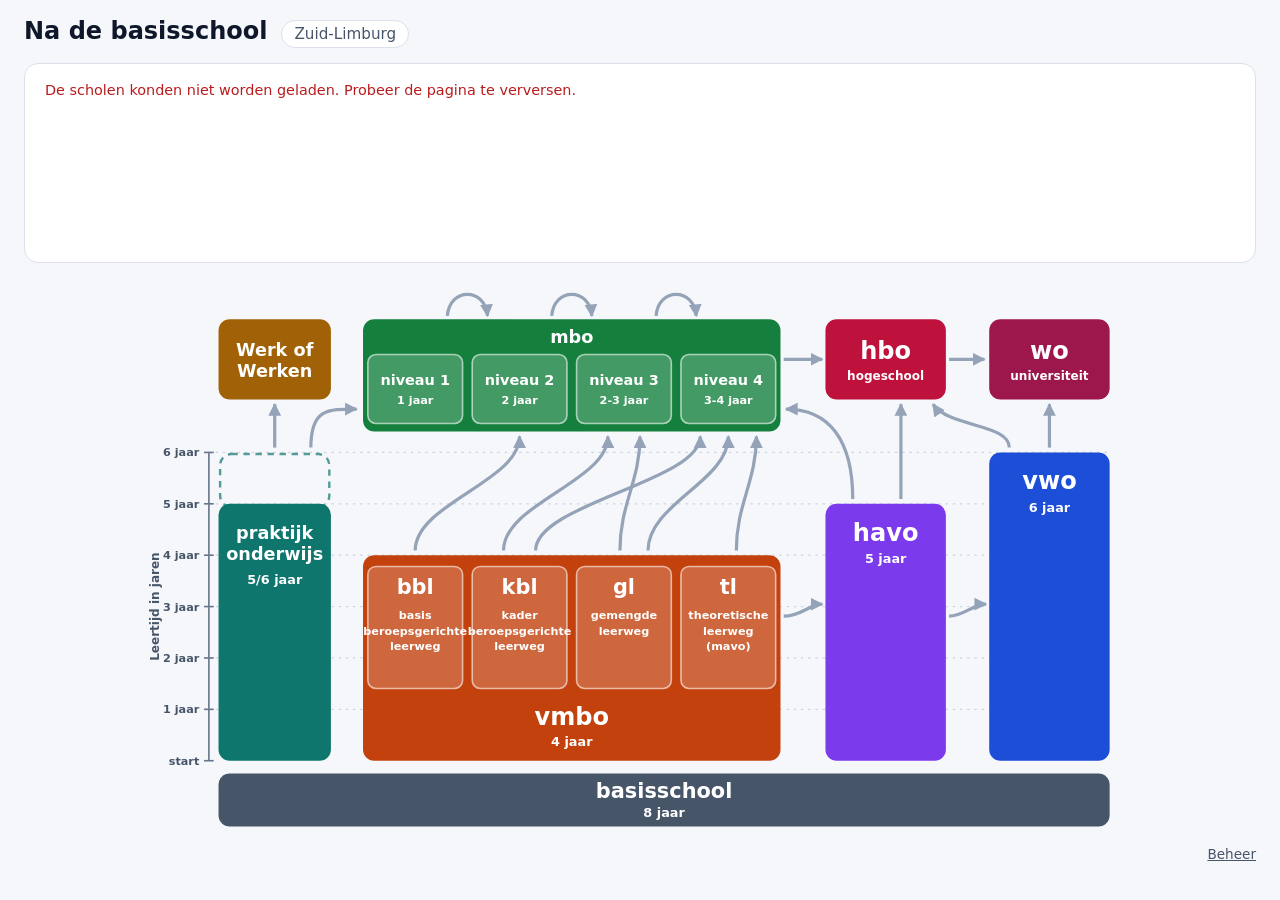
==== index.html @ cff12c31 "Doorstroomschema voor de klas met Supabase-beheer Interactief schema met de wegen na de basisschool " ====
<!doctype html>
<html lang="nl">
<head>
  <meta charset="utf-8">
  <meta name="viewport" content="width=device-width, initial-scale=1">
  <title>Na de basisschool</title>
  <meta name="description" content="Een interactief schema over de wegen na de basisschool en de scholen in de regio.">
  <link rel="stylesheet" href="css/style.css">
</head>
<body>
  <header class="topbalk">
    <h1>Na de basisschool</h1>
    <span class="regio" id="regio"></span>
  </header>

  <nav id="beroepen" class="beroepen" aria-label="Beroepen" hidden></nav>

  <section id="paneel" class="paneel" aria-live="polite"></section>

  <main class="schema-wrap">
    <svg id="schema" viewBox="0 90 1230 710" role="group" aria-label="Schema met de wegen na de basisschool"></svg>
  </main>

  <footer class="voet">
    <a href="beheer.html">Beheer</a>
  </footer>

  <script type="module" src="js/app.js"></script>
</body>
</html>
---- css/style.css ----
:root {
  --achtergrond: #f6f7fb;
  --kaart: #ffffff;
  --tekst: #0f172a;
  --tekst-zacht: #475569;
  --lijn: #dbe0ea;
  --accent: #0f172a;
  --straal: 14px;
  color-scheme: light;
}

* { box-sizing: border-box; }

body {
  margin: 0;
  background: var(--achtergrond);
  color: var(--tekst);
  font-family: ui-rounded, "Segoe UI", system-ui, -apple-system, sans-serif;
  line-height: 1.45;
}

a { color: inherit; }

/* ---------- Pagina ---------- */

.topbalk {
  display: flex;
  align-items: baseline;
  gap: 14px;
  padding: 14px 24px 6px;
}
.topbalk h1 { margin: 0; font-size: 1.5rem; }
.regio {
  font-size: .95rem;
  color: var(--tekst-zacht);
  background: var(--kaart);
  border: 1px solid var(--lijn);
  border-radius: 999px;
  padding: 2px 12px;
}

.voet { padding: 4px 24px 18px; font-size: .85rem; color: var(--tekst-zacht); text-align: right; }

/* ---------- Paneel bovenin ---------- */

.paneel {
  margin: 8px 24px 4px;
  padding: 16px 20px;
  background: var(--kaart);
  border: 1px solid var(--lijn);
  border-radius: var(--straal);
  min-height: 200px;
  display: grid;
  grid-template-columns: minmax(260px, 1fr);
  gap: 8px 28px;
  align-content: start;
}
.paneel.met-scholen { grid-template-columns: minmax(260px, 2fr) minmax(0, 3fr); }
.paneel h2 { margin: 0 0 6px; font-size: 1.35rem; }
.paneel p { margin: 0 0 8px; }

.info { border-left: 8px solid var(--kleur, var(--lijn)); padding-left: 14px; }
.info .duur {
  margin-left: 10px;
  font-size: .85rem;
  font-weight: 600;
  color: var(--tekst-zacht);
  vertical-align: middle;
}

.intro .noot { color: var(--tekst-zacht); max-width: 70ch; }

.hierna { display: flex; flex-wrap: wrap; gap: 8px; align-items: center; margin-top: 10px; }
.hierna-label { font-size: .9rem; color: var(--tekst-zacht); }

.chip {
  font: inherit;
  font-size: .9rem;
  font-weight: 600;
  color: #fff;
  background: var(--kleur);
  border: 0;
  border-radius: 999px;
  padding: 4px 14px;
  cursor: pointer;
}
.chip:hover { filter: brightness(1.12); }

.scholen-kop { display: flex; flex-wrap: wrap; align-items: center; gap: 8px 14px; margin-bottom: 8px; }
.scholen h3 { margin: 0; font-size: 1.05rem; }
.aantal {
  margin-left: 8px;
  font-size: .85rem;
  background: var(--achtergrond);
  border: 1px solid var(--lijn);
  border-radius: 999px;
  padding: 0 9px;
}
.plaatsen { display: flex; flex-wrap: wrap; gap: 6px; }
.filter {
  font: inherit;
  font-size: .85rem;
  background: var(--kaart);
  color: var(--tekst);
  border: 1px solid var(--lijn);
  border-radius: 999px;
  padding: 2px 12px;
  cursor: pointer;
}
.filter[aria-pressed="true"] { background: var(--tekst); color: #fff; border-color: var(--tekst); }

.school-lijst {
  list-style: none;
  margin: 0;
  padding: 0;
  max-height: 150px;
  overflow-y: auto;
  display: grid;
  grid-template-columns: repeat(auto-fill, minmax(210px, 1fr));
  gap: 8px;
}
.school {
  display: flex;
  flex-direction: column;
  gap: 1px;
  padding: 8px 12px;
  border: 1px solid var(--lijn);
  border-radius: 10px;
  background: var(--achtergrond);
}
.school .plaats { color: var(--tekst-zacht); font-size: .9rem; }
.school .adres, .school .leerwegen { color: var(--tekst-zacht); font-size: .8rem; }
.school .leerwegen { font-weight: 700; }
.school a { font-size: .85rem; margin-top: 2px; }

.leeg, .demo, .fout { color: var(--tekst-zacht); font-size: .9rem; }
.demo {
  grid-column: 1 / -1;
  margin: 0;
  padding: 4px 10px;
  background: #fef3c7;
  color: #78350f;
  border-radius: 8px;
}
.fout { color: #b91c1c; }


/* ---------- Beroepen ---------- */

.beroepen {
  display: flex;
  flex-wrap: wrap;
  align-items: center;
  gap: 8px;
  margin: 4px 24px 0;
}
.beroepen[hidden] { display: none; }
.beroepen-label { font-size: .95rem; color: var(--tekst-zacht); margin-right: 4px; }
.beroep-chip {
  font: inherit;
  font-weight: 700;
  padding: 5px 16px;
  border-radius: 999px;
  border: 2px solid #b45309;
  background: var(--kaart);
  color: #92400e;
  cursor: pointer;
}
.beroep-chip:hover { background: #fffbeb; }
.beroep-chip[aria-pressed="true"] { background: #b45309; color: #fff; }

.beroep h2 { color: #92400e; }
.routes { list-style: none; margin: 6px 0 0; padding: 0; display: flex; flex-direction: column; gap: 4px; }
.route {
  display: flex;
  flex-wrap: wrap;
  align-items: center;
  gap: 4px 6px;
  padding: 3px 8px;
  border: 2px solid transparent;
  border-radius: 12px;
}
.route[data-gekozen="true"] { border-color: #f59e0b; background: #fffbeb; }
.route-knop {
  font: inherit;
  font-size: .8rem;
  font-weight: 700;
  padding: 2px 10px;
  border-radius: 999px;
  border: 1px solid #94a3b8;
  background: var(--kaart);
  cursor: pointer;
}
.route-knop[aria-pressed="true"] { background: #b45309; border-color: #b45309; color: #fff; }
.pijltje { color: var(--tekst-zacht); font-weight: 700; }
.stap {
  font: inherit;
  font-size: .85rem;
  font-weight: 600;
  display: inline-flex;
  align-items: center;
  gap: 5px;
  padding: 3px 11px 3px 4px;
  border: 0;
  border-radius: 999px;
  background: var(--kleur, #475569);
  color: #fff;
  cursor: pointer;
}
.stap b {
  display: inline-grid;
  place-items: center;
  width: 20px;
  height: 20px;
  border-radius: 50%;
  background: #b45309;
  border: 2px solid #fff;
  font-size: .72rem;
}
.stap:hover { filter: brightness(1.12); }
.stap.eind { background: #fff; color: #92400e; border: 2px solid #b45309; padding: 1px 12px; cursor: default; font-weight: 800; }
.zij { display: flex; flex-direction: column; gap: 10px; min-width: 0; }

/* ---------- Schema ---------- */

.schema-wrap { padding: 4px 24px 0; overflow-x: auto; }
#schema {
  display: block;
  width: 100%;
  min-width: 860px;
  max-width: 1400px;
  margin: 0 auto;
  height: auto;
  max-height: max(480px, calc(100vh - 330px));
  font-family: inherit;
  user-select: none;
}

#schema text { fill: #fff; pointer-events: none; }

/* tijdlijn */
#schema .as, #schema .streep { stroke: #64748b; stroke-width: 2; }
#schema .hulplijn { stroke: #cbd5e1; stroke-width: 1.5; stroke-dasharray: 2 7; stroke-linecap: round; }
#schema .tijdlijn text { fill: #475569; font-size: 14px; font-weight: 600; }
#schema .tijdlijn .titel { font-size: 15px; font-weight: 700; }

/* pijlen */
#schema .pijl {
  fill: none;
  stroke: #94a3b8;
  stroke-width: 4;
  stroke-linecap: butt;
  marker-end: url(#kop-grijs);
  transition: opacity .2s;
}
#schema.heeft-keuze .pijl { opacity: .3; }
#schema .pijl.actief {
  opacity: 1;
  stroke: #0f172a;
  stroke-width: 5;
  marker-end: url(#kop-donker);
}

/* blokken */
#schema .blok { cursor: pointer; outline: none; }
#schema .blok > .vorm { transition: filter .15s; }
#schema .blok:hover > .vorm { filter: brightness(1.12); }
#schema .blok.actief > .vorm { stroke: #0f172a; stroke-width: 5; }
#schema .blok:focus-visible > .vorm { stroke: #0f172a; stroke-width: 5; stroke-dasharray: 10 6; }

#schema .verlenging { fill: none; stroke-width: 3; stroke-dasharray: 8 7; opacity: .7; }

/* onderdelen binnen vmbo en mbo */
#schema .cel > .vorm {
  fill: rgba(255, 255, 255, .2);
  stroke: rgba(255, 255, 255, .6);
  stroke-width: 2;
}
#schema .cel:hover > .vorm { fill: rgba(255, 255, 255, .32); filter: none; }
#schema .cel.actief > .vorm { fill: rgba(255, 255, 255, .38); stroke: #0f172a; stroke-width: 5; }
#schema .cel:focus-visible > .vorm { stroke: #fff; stroke-width: 4; stroke-dasharray: 8 5; }


/* routes naar een beroep */
#schema .blok.op-route > .vorm { stroke: #f59e0b; stroke-width: 7; }
#schema .blok.actief > .vorm { stroke: #0f172a; stroke-width: 5; }
#schema .blok.gedimd { opacity: .35; }
#schema.heeft-route .pijl:not(.route):not(.actief) { opacity: .15; }
#schema .pijl.route { opacity: 1; stroke: #b45309; stroke-width: 7; marker-end: url(#kop-route); }
#schema .stapnummer circle { fill: #b45309; stroke: #fff; stroke-width: 3; }

/* ---------- Kleine schermen ---------- */

@media (max-width: 760px) {
  .beroepen { margin: 4px 14px 0; }
  .topbalk, .paneel, .schema-wrap { margin-left: 0; margin-right: 0; padding-left: 14px; padding-right: 14px; }
  .paneel { margin: 8px 14px; padding: 14px; }
  .paneel.met-scholen { grid-template-columns: minmax(0, 1fr); }
}

@media (prefers-reduced-motion: reduce) {
  * { transition: none !important; }
}
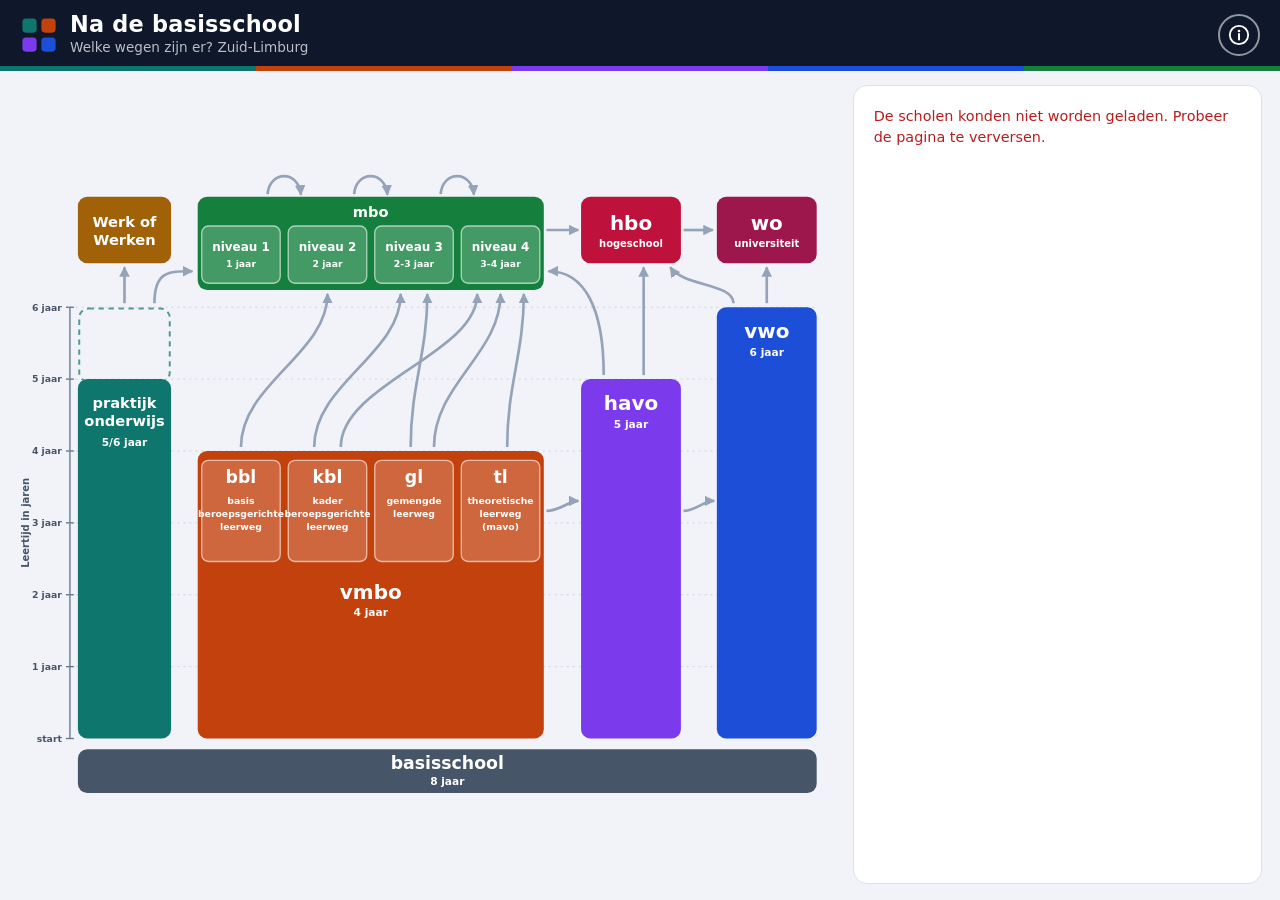
==== commit d27e0cbf: "Nieuwe indeling: header met beroepskeuze en info-icoon, kaart over volle hoogte De kop bevat nu de b" ====
--- a/index.html
+++ b/index.html
@@ -7,23 +7,55 @@
   <meta name="description" content="Een interactief schema over de wegen na de basisschool en de scholen in de regio.">
   <link rel="stylesheet" href="css/style.css">
 </head>
-<body>
-  <header class="topbalk">
-    <h1>Na de basisschool</h1>
-    <span class="regio" id="regio"></span>
+<body class="start">
+  <header class="kop">
+    <div class="merk">
+      <svg class="logo" viewBox="0 0 32 32" aria-hidden="true">
+        <rect x="2" y="2" width="12" height="12" rx="3" fill="#0f766e"/>
+        <rect x="18" y="2" width="12" height="12" rx="3" fill="#c2410c"/>
+        <rect x="2" y="18" width="12" height="12" rx="3" fill="#7c3aed"/>
+        <rect x="18" y="18" width="12" height="12" rx="3" fill="#1d4ed8"/>
+      </svg>
+      <div>
+        <h1>Na de basisschool</h1>
+        <p class="ondertitel">Welke wegen zijn er? <span data-regio></span></p>
+      </div>
+    </div>
+
+    <div class="kop-acties">
+      <label class="beroep-keuze" id="beroep-keuze" hidden>
+        <span>Beroep</span>
+        <select id="beroep-select"></select>
+      </label>
+
+      <div class="info-wrap">
+        <button type="button" id="info-knop" class="info-knop" aria-label="Uitleg" aria-expanded="false" aria-controls="info">
+          <svg viewBox="0 0 24 24" width="22" height="22" aria-hidden="true" focusable="false">
+            <circle cx="12" cy="12" r="10" fill="none" stroke="currentColor" stroke-width="2"/>
+            <circle cx="12" cy="7.6" r="1.4" fill="currentColor"/>
+            <path d="M12 11v6" stroke="currentColor" stroke-width="2.2" stroke-linecap="round"/>
+          </svg>
+        </button>
+        <div id="info" class="info-kaart" role="dialog" aria-label="Uitleg" hidden>
+          <h2>Klik op een blok</h2>
+          <p>Zie welke scholen er in <span data-regio></span> zijn en waar je daarna naartoe kunt.</p>
+          <p>Kies bovenin een beroep om te zien welke wegen er naartoe leiden.</p>
+          <p class="noot">
+            Elk blok is een eigen weg, en alle wegen zijn even waardevol. Het gaat niet om hoger of lager, maar om wat bij jou past.
+            De hoogte van een blok laat alleen zien hoeveel jaar het duurt.
+          </p>
+          <p class="info-voet"><a href="beheer.html">Beheer</a></p>
+        </div>
+      </div>
+    </div>
   </header>
 
-  <nav id="beroepen" class="beroepen" aria-label="Beroepen" hidden></nav>
-
-  <section id="paneel" class="paneel" aria-live="polite"></section>
-
-  <main class="schema-wrap">
-    <svg id="schema" viewBox="0 90 1230 710" role="group" aria-label="Schema met de wegen na de basisschool"></svg>
-  </main>
-
-  <footer class="voet">
-    <a href="beheer.html">Beheer</a>
-  </footer>
+  <div class="canvas">
+    <main class="kaart">
+      <svg id="schema" viewBox="0 14 1230 956" role="group" aria-label="Schema met de wegen na de basisschool"></svg>
+    </main>
+    <aside id="paneel" class="paneel" aria-live="polite" aria-label="Uitleg bij je keuze"></aside>
+  </div>
 
   <script type="module" src="js/app.js"></script>
 </body>
--- a/css/style.css
+++ b/css/style.css
@@ -1,15 +1,17 @@
 :root {
-  --achtergrond: #f6f7fb;
+  --achtergrond: #f1f3f9;
   --kaart: #ffffff;
   --tekst: #0f172a;
   --tekst-zacht: #475569;
   --lijn: #dbe0ea;
-  --accent: #0f172a;
+  --kop: #0f172a;
+  --amber: #b45309;
   --straal: 14px;
   color-scheme: light;
 }
 
 * { box-sizing: border-box; }
+[hidden] { display: none !important; }
 
 body {
   margin: 0;
@@ -21,54 +23,163 @@
 
 a { color: inherit; }
 
-/* ---------- Pagina ---------- */
-
-.topbalk {
-  display: flex;
-  align-items: baseline;
-  gap: 14px;
-  padding: 14px 24px 6px;
-}
-.topbalk h1 { margin: 0; font-size: 1.5rem; }
-.regio {
-  font-size: .95rem;
+button:focus-visible, select:focus-visible, a:focus-visible {
+  outline: 3px solid #fbbf24;
+  outline-offset: 2px;
+}
+
+/* ---------- Kop (hoofdpagina) ---------- */
+
+.kop {
+  position: relative;
+  display: flex;
+  flex-wrap: wrap;
+  align-items: center;
+  justify-content: space-between;
+  gap: 10px 20px;
+  padding: 12px 20px 14px;
+  background: var(--kop);
+  color: #fff;
+}
+/* Kleurstreep onderaan: de kleuren van alle routes, naast elkaar. */
+.kop::after {
+  content: "";
+  position: absolute;
+  left: 0;
+  right: 0;
+  bottom: 0;
+  height: 5px;
+  background: linear-gradient(90deg, #0f766e 0 20%, #c2410c 20% 40%, #7c3aed 40% 60%, #1d4ed8 60% 80%, #15803d 80% 100%);
+}
+
+.merk { display: flex; align-items: center; gap: 12px; }
+.logo { width: 38px; height: 38px; flex: none; }
+.kop h1 { margin: 0; font-size: 1.4rem; line-height: 1.15; letter-spacing: .01em; }
+.ondertitel { margin: 0; font-size: .85rem; color: rgba(255, 255, 255, .72); }
+
+.kop-acties { display: flex; align-items: center; gap: 14px; }
+
+.beroep-keuze { display: flex; align-items: center; gap: 10px; font-size: .9rem; font-weight: 600; }
+.beroep-keuze span { color: rgba(255, 255, 255, .8); }
+.beroep-keuze select {
+  font: inherit;
+  font-weight: 600;
+  min-width: 230px;
+  max-width: 100%;
+  padding: 8px 36px 8px 14px;
+  border: 2px solid transparent;
+  border-radius: 12px;
+  color: var(--tekst);
+  background: #fff;
+  cursor: pointer;
+}
+.beroep-keuze select:hover { border-color: #fbbf24; }
+
+.info-wrap { position: relative; }
+.info-knop {
+  display: grid;
+  place-items: center;
+  width: 42px;
+  height: 42px;
+  padding: 0;
+  border: 2px solid rgba(255, 255, 255, .55);
+  border-radius: 50%;
+  background: transparent;
+  color: #fff;
+  cursor: pointer;
+}
+.info-knop:hover { background: rgba(255, 255, 255, .15); }
+.info-knop[aria-expanded="true"] { background: #fff; color: var(--kop); border-color: #fff; }
+
+.info-kaart {
+  position: absolute;
+  right: 0;
+  top: calc(100% + 14px);
+  z-index: 30;
+  width: min(400px, calc(100vw - 28px));
+  padding: 18px 20px;
+  border-radius: var(--straal);
+  background: #fff;
+  color: var(--tekst);
+  box-shadow: 0 18px 50px rgba(15, 23, 42, .35);
+}
+.info-kaart::before {
+  content: "";
+  position: absolute;
+  right: 14px;
+  top: -7px;
+  width: 14px;
+  height: 14px;
+  background: #fff;
+  transform: rotate(45deg);
+}
+.info-kaart h2 { margin: 0 0 6px; font-size: 1.2rem; }
+.info-kaart p { margin: 0 0 8px; }
+.info-kaart .noot { color: var(--tekst-zacht); }
+.info-voet { margin: 12px 0 0 !important; font-size: .8rem; text-align: right; color: var(--tekst-zacht); }
+
+/* ---------- Canvas: kaart (kolom 1 en 2) + informatie (kolom 3) ---------- */
+
+body.start {
+  height: 100vh;
+  display: flex;
+  flex-direction: column;
+  overflow: hidden;
+}
+
+.canvas {
+  flex: 1;
+  min-height: 0;
+  display: grid;
+  grid-template-columns: 2fr 1fr;
+  gap: 16px;
+  padding: 14px 18px 16px;
+}
+
+.kaart { min-width: 0; min-height: 0; display: flex; }
+
+.paneel {
+  min-height: 0;
+  overflow-y: auto;
+  padding: 20px;
+  background: var(--kaart);
+  border: 1px solid var(--lijn);
+  border-radius: var(--straal);
+  display: flex;
+  flex-direction: column;
+  gap: 18px;
+}
+.paneel-deel + .paneel-deel { padding-top: 18px; border-top: 1px solid var(--lijn); }
+.paneel h2 { margin: 0 0 6px; font-size: 1.35rem; line-height: 1.2; }
+.paneel p { margin: 0 0 8px; }
+
+.leeg-paneel { margin: auto 0; text-align: center; color: var(--tekst-zacht); padding: 24px 8px; }
+.leeg-kop { font-size: 1.3rem; font-weight: 800; color: var(--tekst); margin-bottom: 4px !important; }
+
+.kop-rij { display: flex; align-items: flex-start; justify-content: space-between; gap: 10px; }
+.sluit {
+  flex: none;
+  width: 30px;
+  height: 30px;
+  padding: 0;
+  border: 1px solid var(--lijn);
+  border-radius: 50%;
+  background: var(--kaart);
   color: var(--tekst-zacht);
-  background: var(--kaart);
-  border: 1px solid var(--lijn);
-  border-radius: 999px;
-  padding: 2px 12px;
-}
-
-.voet { padding: 4px 24px 18px; font-size: .85rem; color: var(--tekst-zacht); text-align: right; }
-
-/* ---------- Paneel bovenin ---------- */
-
-.paneel {
-  margin: 8px 24px 4px;
-  padding: 16px 20px;
-  background: var(--kaart);
-  border: 1px solid var(--lijn);
-  border-radius: var(--straal);
-  min-height: 200px;
-  display: grid;
-  grid-template-columns: minmax(260px, 1fr);
-  gap: 8px 28px;
-  align-content: start;
-}
-.paneel.met-scholen { grid-template-columns: minmax(260px, 2fr) minmax(0, 3fr); }
-.paneel h2 { margin: 0 0 6px; font-size: 1.35rem; }
-.paneel p { margin: 0 0 8px; }
+  font-size: 1.25rem;
+  line-height: 1;
+  cursor: pointer;
+}
+.sluit:hover { background: var(--achtergrond); color: var(--tekst); }
 
 .info { border-left: 8px solid var(--kleur, var(--lijn)); padding-left: 14px; }
 .info .duur {
-  margin-left: 10px;
+  display: block;
+  margin-top: 2px;
   font-size: .85rem;
   font-weight: 600;
   color: var(--tekst-zacht);
-  vertical-align: middle;
-}
-
-.intro .noot { color: var(--tekst-zacht); max-width: 70ch; }
+}
 
 .hierna { display: flex; flex-wrap: wrap; gap: 8px; align-items: center; margin-top: 10px; }
 .hierna-label { font-size: .9rem; color: var(--tekst-zacht); }
@@ -86,7 +197,9 @@
 }
 .chip:hover { filter: brightness(1.12); }
 
-.scholen-kop { display: flex; flex-wrap: wrap; align-items: center; gap: 8px 14px; margin-bottom: 8px; }
+/* ---------- Scholen ---------- */
+
+.scholen-kop { display: flex; flex-wrap: wrap; align-items: center; gap: 8px 14px; margin-bottom: 10px; }
 .scholen h3 { margin: 0; font-size: 1.05rem; }
 .aantal {
   margin-left: 8px;
@@ -113,10 +226,8 @@
   list-style: none;
   margin: 0;
   padding: 0;
-  max-height: 150px;
-  overflow-y: auto;
   display: grid;
-  grid-template-columns: repeat(auto-fill, minmax(210px, 1fr));
+  grid-template-columns: repeat(auto-fill, minmax(170px, 1fr));
   gap: 8px;
 }
 .school {
@@ -135,7 +246,6 @@
 
 .leeg, .demo, .fout { color: var(--tekst-zacht); font-size: .9rem; }
 .demo {
-  grid-column: 1 / -1;
   margin: 0;
   padding: 4px 10px;
   background: #fef3c7;
@@ -144,39 +254,16 @@
 }
 .fout { color: #b91c1c; }
 
-
-/* ---------- Beroepen ---------- */
-
-.beroepen {
+/* ---------- Beroep en routes ---------- */
+
+.beroep h2 { color: #92400e; }
+.routes { list-style: none; margin: 6px 0 0; padding: 0; display: flex; flex-direction: column; gap: 6px; }
+.route {
   display: flex;
   flex-wrap: wrap;
   align-items: center;
-  gap: 8px;
-  margin: 4px 24px 0;
-}
-.beroepen[hidden] { display: none; }
-.beroepen-label { font-size: .95rem; color: var(--tekst-zacht); margin-right: 4px; }
-.beroep-chip {
-  font: inherit;
-  font-weight: 700;
-  padding: 5px 16px;
-  border-radius: 999px;
-  border: 2px solid #b45309;
-  background: var(--kaart);
-  color: #92400e;
-  cursor: pointer;
-}
-.beroep-chip:hover { background: #fffbeb; }
-.beroep-chip[aria-pressed="true"] { background: #b45309; color: #fff; }
-
-.beroep h2 { color: #92400e; }
-.routes { list-style: none; margin: 6px 0 0; padding: 0; display: flex; flex-direction: column; gap: 4px; }
-.route {
-  display: flex;
-  flex-wrap: wrap;
-  align-items: center;
-  gap: 4px 6px;
-  padding: 3px 8px;
+  gap: 5px 6px;
+  padding: 6px 8px;
   border: 2px solid transparent;
   border-radius: 12px;
 }
@@ -191,7 +278,7 @@
   background: var(--kaart);
   cursor: pointer;
 }
-.route-knop[aria-pressed="true"] { background: #b45309; border-color: #b45309; color: #fff; }
+.route-knop[aria-pressed="true"] { background: var(--amber); border-color: var(--amber); color: #fff; }
 .pijltje { color: var(--tekst-zacht); font-weight: 700; }
 .stap {
   font: inherit;
@@ -213,25 +300,20 @@
   width: 20px;
   height: 20px;
   border-radius: 50%;
-  background: #b45309;
+  background: var(--amber);
   border: 2px solid #fff;
   font-size: .72rem;
 }
 .stap:hover { filter: brightness(1.12); }
-.stap.eind { background: #fff; color: #92400e; border: 2px solid #b45309; padding: 1px 12px; cursor: default; font-weight: 800; }
-.zij { display: flex; flex-direction: column; gap: 10px; min-width: 0; }
+.stap.eind { background: #fff; color: #92400e; border: 2px solid var(--amber); padding: 1px 12px; cursor: default; font-weight: 800; }
 
 /* ---------- Schema ---------- */
 
-.schema-wrap { padding: 4px 24px 0; overflow-x: auto; }
 #schema {
   display: block;
   width: 100%;
-  min-width: 860px;
-  max-width: 1400px;
-  margin: 0 auto;
-  height: auto;
-  max-height: max(480px, calc(100vh - 330px));
+  height: 100%;
+  min-width: 0;
   font-family: inherit;
   user-select: none;
 }
@@ -280,23 +362,35 @@
 #schema .cel.actief > .vorm { fill: rgba(255, 255, 255, .38); stroke: #0f172a; stroke-width: 5; }
 #schema .cel:focus-visible > .vorm { stroke: #fff; stroke-width: 4; stroke-dasharray: 8 5; }
 
-
 /* routes naar een beroep */
 #schema .blok.op-route > .vorm { stroke: #f59e0b; stroke-width: 7; }
 #schema .blok.actief > .vorm { stroke: #0f172a; stroke-width: 5; }
 #schema .blok.gedimd { opacity: .35; }
 #schema.heeft-route .pijl:not(.route):not(.actief) { opacity: .15; }
-#schema .pijl.route { opacity: 1; stroke: #b45309; stroke-width: 7; marker-end: url(#kop-route); }
-#schema .stapnummer circle { fill: #b45309; stroke: #fff; stroke-width: 3; }
-
-/* ---------- Kleine schermen ---------- */
-
-@media (max-width: 760px) {
-  .beroepen { margin: 4px 14px 0; }
-  .topbalk, .paneel, .schema-wrap { margin-left: 0; margin-right: 0; padding-left: 14px; padding-right: 14px; }
-  .paneel { margin: 8px 14px; padding: 14px; }
-  .paneel.met-scholen { grid-template-columns: minmax(0, 1fr); }
-}
+#schema .pijl.route { opacity: 1; stroke: var(--amber); stroke-width: 7; marker-end: url(#kop-route); }
+#schema .stapnummer circle { fill: var(--amber); stroke: #fff; stroke-width: 3; }
+
+/* ---------- Kleinere schermen: kaart boven, informatie eronder ---------- */
+
+@media (max-width: 980px) {
+  body.start { height: auto; overflow: visible; }
+  .canvas { grid-template-columns: minmax(0, 1fr); padding: 12px; }
+  .kaart { overflow-x: auto; }
+  #schema { height: auto; min-width: 760px; }
+  .paneel { max-height: none; overflow: visible; }
+  .kop { padding: 12px 14px 14px; }
+  .beroep-keuze select { min-width: 180px; }
+}
+
+/* ---------- Beheerpagina (gedeelde kop) ---------- */
+
+.topbalk {
+  display: flex;
+  align-items: baseline;
+  gap: 14px;
+  padding: 14px 24px 6px;
+}
+.topbalk h1 { margin: 0; font-size: 1.5rem; }
 
 @media (prefers-reduced-motion: reduce) {
   * { transition: none !important; }
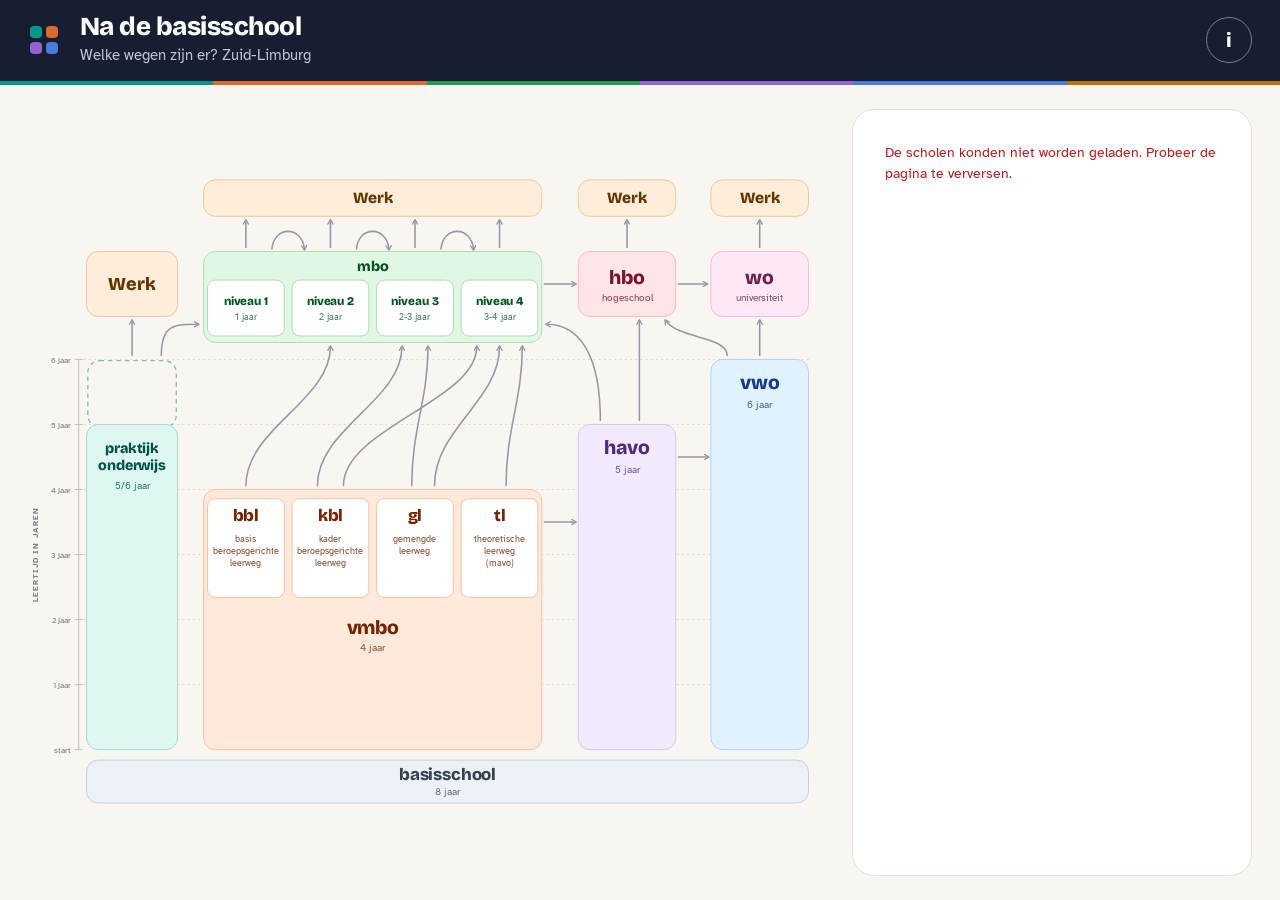
==== commit 8e8a0b77: "Nieuwe stijl: zachte kleuren, nieuwe lettertypen en rustigere pijlen Neemt de stijl uit het ontwerp " ====
--- a/index.html
+++ b/index.html
@@ -5,16 +5,17 @@
   <meta name="viewport" content="width=device-width, initial-scale=1">
   <title>Na de basisschool</title>
   <meta name="description" content="Een interactief schema over de wegen na de basisschool en de scholen in de regio.">
+  <link rel="stylesheet" href="css/fonts.css">
   <link rel="stylesheet" href="css/style.css">
 </head>
 <body class="start">
   <header class="kop">
     <div class="merk">
       <svg class="logo" viewBox="0 0 32 32" aria-hidden="true">
-        <rect x="2" y="2" width="12" height="12" rx="3" fill="#0f766e"/>
-        <rect x="18" y="2" width="12" height="12" rx="3" fill="#c2410c"/>
-        <rect x="2" y="18" width="12" height="12" rx="3" fill="#7c3aed"/>
-        <rect x="18" y="18" width="12" height="12" rx="3" fill="#1d4ed8"/>
+        <rect x="2" y="2" width="12" height="12" rx="4" fill="oklch(0.6 0.12 185)"/>
+        <rect x="18" y="2" width="12" height="12" rx="4" fill="oklch(0.65 0.16 45)"/>
+        <rect x="2" y="18" width="12" height="12" rx="4" fill="oklch(0.6 0.17 300)"/>
+        <rect x="18" y="18" width="12" height="12" rx="4" fill="oklch(0.6 0.16 262)"/>
       </svg>
       <div>
         <h1>Na de basisschool</h1>
@@ -30,11 +31,7 @@
 
       <div class="info-wrap">
         <button type="button" id="info-knop" class="info-knop" aria-label="Uitleg" aria-expanded="false" aria-controls="info">
-          <svg viewBox="0 0 24 24" width="22" height="22" aria-hidden="true" focusable="false">
-            <circle cx="12" cy="12" r="10" fill="none" stroke="currentColor" stroke-width="2"/>
-            <circle cx="12" cy="7.6" r="1.4" fill="currentColor"/>
-            <path d="M12 11v6" stroke="currentColor" stroke-width="2.2" stroke-linecap="round"/>
-          </svg>
+          i
         </button>
         <div id="info" class="info-kaart" role="dialog" aria-label="Uitleg" hidden>
           <h2>Klik op een blok</h2>
@@ -49,6 +46,7 @@
       </div>
     </div>
   </header>
+  <div class="kleurstreep" aria-hidden="true"><span></span><span></span><span></span><span></span><span></span><span></span></div>
 
   <div class="canvas">
     <main class="kaart">
--- a/css/fonts.css
+++ b/css/fonts.css
@@ -0,0 +1,45 @@
+/* Lettertypen staan op deze site zelf (geen verbinding met Google nodig). Beide zijn vrij te gebruiken (SIL Open Font License). */
+
+@font-face {
+  font-family: 'Atkinson Hyperlegible';
+  font-weight: 400;
+  font-display: swap;
+  src: url(../fonts/atkinson-400-latin-ext.woff2) format('woff2');
+  unicode-range: U+0100-02BA, U+02BD-02C5, U+02C7-02CC, U+02CE-02D7, U+02DD-02FF, U+0304, U+0308, U+0329, U+1D00-1DBF, U+1E00-1E9F, U+1EF2-1EFF, U+2020, U+20A0-20AB, U+20AD-20C4, U+2113, U+2C60-2C7F, U+A720-A7FF;
+}
+@font-face {
+  font-family: 'Atkinson Hyperlegible';
+  font-weight: 400;
+  font-display: swap;
+  src: url(../fonts/atkinson-400-latin.woff2) format('woff2');
+  unicode-range: U+0000-00FF, U+0131, U+0152-0153, U+02BB-02BC, U+02C6, U+02DA, U+02DC, U+0304, U+0308, U+0329, U+2000-206F, U+20AC, U+2122, U+2191, U+2193, U+2212, U+2215, U+FEFF, U+FFFD;
+}
+@font-face {
+  font-family: 'Atkinson Hyperlegible';
+  font-weight: 700;
+  font-display: swap;
+  src: url(../fonts/atkinson-700-latin-ext.woff2) format('woff2');
+  unicode-range: U+0100-02BA, U+02BD-02C5, U+02C7-02CC, U+02CE-02D7, U+02DD-02FF, U+0304, U+0308, U+0329, U+1D00-1DBF, U+1E00-1E9F, U+1EF2-1EFF, U+2020, U+20A0-20AB, U+20AD-20C4, U+2113, U+2C60-2C7F, U+A720-A7FF;
+}
+@font-face {
+  font-family: 'Atkinson Hyperlegible';
+  font-weight: 700;
+  font-display: swap;
+  src: url(../fonts/atkinson-700-latin.woff2) format('woff2');
+  unicode-range: U+0000-00FF, U+0131, U+0152-0153, U+02BB-02BC, U+02C6, U+02DA, U+02DC, U+0304, U+0308, U+0329, U+2000-206F, U+20AC, U+2122, U+2191, U+2193, U+2212, U+2215, U+FEFF, U+FFFD;
+}
+
+@font-face {
+  font-family: 'Bricolage Grotesque';
+  font-weight: 600 800;
+  font-display: swap;
+  src: url(../fonts/bricolage-latin-ext.woff2) format('woff2');
+  unicode-range: U+0100-02BA, U+02BD-02C5, U+02C7-02CC, U+02CE-02D7, U+02DD-02FF, U+0304, U+0308, U+0329, U+1D00-1DBF, U+1E00-1E9F, U+1EF2-1EFF, U+2020, U+20A0-20AB, U+20AD-20C4, U+2113, U+2C60-2C7F, U+A720-A7FF;
+}
+@font-face {
+  font-family: 'Bricolage Grotesque';
+  font-weight: 600 800;
+  font-display: swap;
+  src: url(../fonts/bricolage-latin.woff2) format('woff2');
+  unicode-range: U+0000-00FF, U+0131, U+0152-0153, U+02BB-02BC, U+02C6, U+02DA, U+02DC, U+0304, U+0308, U+0329, U+2000-206F, U+20AC, U+2122, U+2191, U+2193, U+2212, U+2215, U+FEFF, U+FFFD;
+}
--- a/css/style.css
+++ b/css/style.css
@@ -1,12 +1,14 @@
 :root {
-  --achtergrond: #f1f3f9;
+  --achtergrond: oklch(0.975 0.008 85);
   --kaart: #ffffff;
-  --tekst: #0f172a;
-  --tekst-zacht: #475569;
-  --lijn: #dbe0ea;
-  --kop: #0f172a;
+  --tekst: oklch(0.25 0.03 265);
+  --tekst-zacht: oklch(0.5 0.02 265);
+  --lijn: oklch(0.91 0.01 85);
+  --kop: oklch(0.24 0.04 265);
   --amber: #b45309;
-  --straal: 14px;
+  --straal: 22px;
+  --font-tekst: 'Atkinson Hyperlegible', system-ui, -apple-system, 'Segoe UI', sans-serif;
+  --font-kop: 'Bricolage Grotesque', 'Atkinson Hyperlegible', system-ui, sans-serif;
   color-scheme: light;
 }
 
@@ -17,106 +19,113 @@
   margin: 0;
   background: var(--achtergrond);
   color: var(--tekst);
-  font-family: ui-rounded, "Segoe UI", system-ui, -apple-system, sans-serif;
-  line-height: 1.45;
-}
-
-a { color: inherit; }
-
-button:focus-visible, select:focus-visible, a:focus-visible {
-  outline: 3px solid #fbbf24;
+  font-family: var(--font-tekst);
+  line-height: 1.5;
+  -webkit-font-smoothing: antialiased;
+}
+
+h1, h2, h3 { font-family: var(--font-kop); font-weight: 800; letter-spacing: -0.02em; }
+
+a { color: oklch(0.45 0.15 262); }
+a:hover { color: oklch(0.35 0.15 262); }
+
+button, select, input, textarea { font-family: inherit; }
+
+button:focus-visible, select:focus-visible, a:focus-visible, summary:focus-visible {
+  outline: 3px solid oklch(0.78 0.15 80);
   outline-offset: 2px;
 }
 
 /* ---------- Kop (hoofdpagina) ---------- */
 
 .kop {
-  position: relative;
   display: flex;
   flex-wrap: wrap;
   align-items: center;
   justify-content: space-between;
-  gap: 10px 20px;
-  padding: 12px 20px 14px;
+  gap: 12px 20px;
+  padding: 14px 28px;
   background: var(--kop);
   color: #fff;
 }
-/* Kleurstreep onderaan: de kleuren van alle routes, naast elkaar. */
-.kop::after {
-  content: "";
-  position: absolute;
-  left: 0;
-  right: 0;
-  bottom: 0;
-  height: 5px;
-  background: linear-gradient(90deg, #0f766e 0 20%, #c2410c 20% 40%, #7c3aed 40% 60%, #1d4ed8 60% 80%, #15803d 80% 100%);
-}
-
-.merk { display: flex; align-items: center; gap: 12px; }
-.logo { width: 38px; height: 38px; flex: none; }
-.kop h1 { margin: 0; font-size: 1.4rem; line-height: 1.15; letter-spacing: .01em; }
-.ondertitel { margin: 0; font-size: .85rem; color: rgba(255, 255, 255, .72); }
-
-.kop-acties { display: flex; align-items: center; gap: 14px; }
-
-.beroep-keuze { display: flex; align-items: center; gap: 10px; font-size: .9rem; font-weight: 600; }
-.beroep-keuze span { color: rgba(255, 255, 255, .8); }
+
+/* Kleurstreep onder de kop: de kleuren van alle routes, naast elkaar. */
+.kleurstreep { display: flex; height: 4px; }
+.kleurstreep span { flex: 1; }
+.kleurstreep span:nth-child(1) { background: oklch(0.6 0.12 185); }
+.kleurstreep span:nth-child(2) { background: oklch(0.65 0.16 45); }
+.kleurstreep span:nth-child(3) { background: oklch(0.6 0.15 150); }
+.kleurstreep span:nth-child(4) { background: oklch(0.6 0.17 300); }
+.kleurstreep span:nth-child(5) { background: oklch(0.6 0.16 262); }
+.kleurstreep span:nth-child(6) { background: oklch(0.62 0.15 70); }
+
+.merk { display: flex; align-items: center; gap: 20px; }
+.logo { width: 32px; height: 32px; flex: none; }
+.kop h1 { margin: 0; font-size: 26px; line-height: 1; }
+.ondertitel { margin: 4px 0 0; font-size: 15px; color: oklch(0.82 0.02 265); }
+
+.kop-acties { display: flex; align-items: center; gap: 20px; }
+
+.beroep-keuze { display: flex; align-items: center; gap: 12px; font-size: 15px; font-weight: 700; }
+.beroep-keuze span { color: oklch(0.85 0.02 265); }
 .beroep-keuze select {
-  font: inherit;
-  font-weight: 600;
-  min-width: 230px;
+  height: 46px;
+  min-width: 240px;
   max-width: 100%;
-  padding: 8px 36px 8px 14px;
-  border: 2px solid transparent;
+  padding: 0 14px;
+  border: 0;
   border-radius: 12px;
   color: var(--tekst);
   background: #fff;
-  cursor: pointer;
-}
-.beroep-keuze select:hover { border-color: #fbbf24; }
+  font-size: 16px;
+  cursor: pointer;
+}
 
 .info-wrap { position: relative; }
 .info-knop {
   display: grid;
   place-items: center;
-  width: 42px;
-  height: 42px;
+  width: 46px;
+  height: 46px;
   padding: 0;
-  border: 2px solid rgba(255, 255, 255, .55);
+  border: 1.5px solid oklch(0.6 0.03 265);
   border-radius: 50%;
   background: transparent;
   color: #fff;
-  cursor: pointer;
-}
-.info-knop:hover { background: rgba(255, 255, 255, .15); }
+  font-family: var(--font-kop);
+  font-size: 20px;
+  font-weight: 800;
+  cursor: pointer;
+}
+.info-knop:hover { background: oklch(0.32 0.04 265); }
 .info-knop[aria-expanded="true"] { background: #fff; color: var(--kop); border-color: #fff; }
 
 .info-kaart {
   position: absolute;
   right: 0;
-  top: calc(100% + 14px);
+  top: calc(100% + 16px);
   z-index: 30;
-  width: min(400px, calc(100vw - 28px));
-  padding: 18px 20px;
-  border-radius: var(--straal);
+  width: min(420px, calc(100vw - 28px));
+  padding: 22px 24px;
+  border-radius: 18px;
   background: #fff;
   color: var(--tekst);
-  box-shadow: 0 18px 50px rgba(15, 23, 42, .35);
+  box-shadow: 0 18px 50px oklch(0.24 0.04 265 / 0.35);
 }
 .info-kaart::before {
   content: "";
   position: absolute;
-  right: 14px;
+  right: 16px;
   top: -7px;
   width: 14px;
   height: 14px;
   background: #fff;
   transform: rotate(45deg);
 }
-.info-kaart h2 { margin: 0 0 6px; font-size: 1.2rem; }
-.info-kaart p { margin: 0 0 8px; }
+.info-kaart h2 { margin: 0 0 8px; font-size: 22px; }
+.info-kaart p { margin: 0 0 8px; font-size: 16px; line-height: 1.55; }
 .info-kaart .noot { color: var(--tekst-zacht); }
-.info-voet { margin: 12px 0 0 !important; font-size: .8rem; text-align: right; color: var(--tekst-zacht); }
+.info-voet { margin: 12px 0 0 !important; font-size: .8rem !important; text-align: right; color: var(--tekst-zacht); }
 
 /* ---------- Canvas: kaart (kolom 1 en 2) + informatie (kolom 3) ---------- */
 
@@ -131,9 +140,9 @@
   flex: 1;
   min-height: 0;
   display: grid;
-  grid-template-columns: 2fr 1fr;
-  gap: 16px;
-  padding: 14px 18px 16px;
+  grid-template-columns: minmax(0, 2fr) minmax(300px, 1fr);
+  gap: 24px;
+  padding: 24px 28px;
 }
 
 .kaart { min-width: 0; min-height: 0; display: flex; }
@@ -141,64 +150,114 @@
 .paneel {
   min-height: 0;
   overflow-y: auto;
-  padding: 20px;
+  padding: 32px;
   background: var(--kaart);
   border: 1px solid var(--lijn);
   border-radius: var(--straal);
   display: flex;
   flex-direction: column;
-  gap: 18px;
+  gap: 20px;
 }
 .paneel-deel + .paneel-deel { padding-top: 18px; border-top: 1px solid var(--lijn); }
-.paneel h2 { margin: 0 0 6px; font-size: 1.35rem; line-height: 1.2; }
+.paneel h2 { margin: 0; font-size: 34px; line-height: 1.05; text-wrap: balance; }
 .paneel p { margin: 0 0 8px; }
 
-.leeg-paneel { margin: auto 0; text-align: center; color: var(--tekst-zacht); padding: 24px 8px; }
-.leeg-kop { font-size: 1.3rem; font-weight: 800; color: var(--tekst); margin-bottom: 4px !important; }
-
-.kop-rij { display: flex; align-items: flex-start; justify-content: space-between; gap: 10px; }
+.leeg-paneel { margin: auto 0; text-align: center; color: var(--tekst-zacht); padding: 24px 8px; font-size: 17px; }
+.leeg-kop { font-family: var(--font-kop); font-size: 30px; font-weight: 800; letter-spacing: -0.02em; line-height: 1.1; color: var(--tekst); margin-bottom: 10px !important; }
+
+.kop-rij { display: flex; align-items: flex-start; justify-content: space-between; gap: 12px; }
 .sluit {
   flex: none;
-  width: 30px;
-  height: 30px;
+  width: 34px;
+  height: 34px;
   padding: 0;
   border: 1px solid var(--lijn);
   border-radius: 50%;
   background: var(--kaart);
   color: var(--tekst-zacht);
-  font-size: 1.25rem;
+  font-size: 1.35rem;
   line-height: 1;
   cursor: pointer;
 }
 .sluit:hover { background: var(--achtergrond); color: var(--tekst); }
 
-.info { border-left: 8px solid var(--kleur, var(--lijn)); padding-left: 14px; }
-.info .duur {
-  display: block;
-  margin-top: 2px;
+.info { display: flex; flex-direction: column; gap: 18px; }
+.info-kop { display: flex; flex-direction: column; gap: 10px; }
+.kleurbalk { display: block; width: 44px; height: 8px; border-radius: 4px; background: var(--solid); }
+.sub { margin: 0 !important; font-size: 16px; color: var(--tekst-zacht); }
+.duur-rij { margin: 0 !important; display: flex; }
+.duur-pil {
+  padding: 6px 12px;
+  border-radius: 999px;
+  background: var(--tint);
+  color: var(--ink);
+  font-weight: 700;
+  font-size: 14px;
+}
+.uitleg { margin: 0 !important; font-size: 17px; line-height: 1.6; color: oklch(0.32 0.02 265); text-wrap: pretty; }
+
+.label {
+  font-size: 13px;
+  font-weight: 700;
+  letter-spacing: .08em;
+  text-transform: uppercase;
+  color: oklch(0.55 0.02 265);
+}
+.hierna { display: flex; flex-direction: column; gap: 10px; margin-top: 4px; }
+.chips { display: flex; flex-wrap: wrap; gap: 8px; }
+.chip {
+  display: flex;
+  align-items: center;
+  gap: 8px;
+  padding: 9px 14px;
+  border-radius: 12px;
+  border: 1.5px solid var(--lijn);
+  background: #fff;
+  font-size: 15px;
+  font-weight: 700;
+  color: oklch(0.28 0.03 265);
+  cursor: pointer;
+}
+.chip:hover { border-color: oklch(0.7 0.02 265); }
+.stip { width: 10px; height: 10px; border-radius: 3px; flex: none; }
+
+/* ---------- Scholen ---------- */
+
+.scholen-sectie > summary {
+  position: relative;
+  display: flex;
+  align-items: center;
+  gap: 10px;
+  padding: 6px 0 6px 24px;
+  list-style: none;
+  cursor: pointer;
+}
+.scholen-sectie > summary::-webkit-details-marker { display: none; }
+.scholen-sectie > summary::before {
+  content: "";
+  position: absolute;
+  left: 3px;
+  top: 50%;
+  width: 8px;
+  height: 8px;
+  border-right: 2.5px solid var(--tekst-zacht);
+  border-bottom: 2.5px solid var(--tekst-zacht);
+  transform: translateY(-65%) rotate(-45deg);
+  transition: transform .15s;
+}
+.scholen-sectie[open] > summary::before { transform: translateY(-35%) rotate(45deg); }
+.scholen-sectie > summary::after {
+  content: "Tonen";
+  margin-left: auto;
   font-size: .85rem;
   font-weight: 600;
   color: var(--tekst-zacht);
-}
-
-.hierna { display: flex; flex-wrap: wrap; gap: 8px; align-items: center; margin-top: 10px; }
-.hierna-label { font-size: .9rem; color: var(--tekst-zacht); }
-
-.chip {
-  font: inherit;
-  font-size: .9rem;
-  font-weight: 600;
-  color: #fff;
-  background: var(--kleur);
-  border: 0;
-  border-radius: 999px;
-  padding: 4px 14px;
-  cursor: pointer;
-}
-.chip:hover { filter: brightness(1.12); }
-
-/* ---------- Scholen ---------- */
-
+  text-decoration: underline;
+  text-underline-offset: 3px;
+}
+.scholen-sectie[open] > summary::after { content: "Verbergen"; }
+.scholen-sectie > summary:hover::after { color: var(--tekst); }
+.scholen-sectie[open] > summary { margin-bottom: 8px; }
 .scholen-kop { display: flex; flex-wrap: wrap; align-items: center; gap: 8px 14px; margin-bottom: 10px; }
 .scholen h3 { margin: 0; font-size: 1.05rem; }
 .aantal {
@@ -226,23 +285,106 @@
   list-style: none;
   margin: 0;
   padding: 0;
-  display: grid;
-  grid-template-columns: repeat(auto-fill, minmax(170px, 1fr));
+  display: flex;
+  flex-direction: column;
   gap: 8px;
 }
 .school {
-  display: flex;
-  flex-direction: column;
-  gap: 1px;
-  padding: 8px 12px;
   border: 1px solid var(--lijn);
   border-radius: 10px;
   background: var(--achtergrond);
-}
-.school .plaats { color: var(--tekst-zacht); font-size: .9rem; }
-.school .adres, .school .leerwegen { color: var(--tekst-zacht); font-size: .8rem; }
-.school .leerwegen { font-weight: 700; }
-.school a { font-size: .85rem; margin-top: 2px; }
+  overflow: hidden;
+}
+.school-details > summary {
+  position: relative;
+  display: flex;
+  flex-wrap: wrap;
+  align-items: center;
+  gap: 2px 10px;
+  padding: 10px 12px 10px 34px;
+  list-style: none;
+  cursor: pointer;
+}
+.school-details > summary::-webkit-details-marker { display: none; }
+.school-details > summary::before {
+  content: "";
+  position: absolute;
+  left: 14px;
+  top: 50%;
+  width: 7px;
+  height: 7px;
+  border-right: 2px solid var(--tekst-zacht);
+  border-bottom: 2px solid var(--tekst-zacht);
+  transform: translateY(-65%) rotate(-45deg);
+  transition: transform .15s;
+}
+.school-details[open] > summary::before { transform: translateY(-35%) rotate(45deg); }
+.school-details > summary:hover { background: #e7ebf4; }
+.school-details > summary .plaats { margin-left: auto; color: var(--tekst-zacht); font-size: .9rem; }
+.school-details > summary .tag-tweetalig { margin: 0; }
+.school-body { padding: 0 12px 12px 34px; }
+.school .adres { display: block; color: var(--tekst-zacht); font-size: .8rem; }
+.school-body > a { display: inline-block; font-size: .85rem; margin-top: 10px; }
+.alles-knop {
+  margin-left: auto;
+  padding: 2px 4px;
+  border: 0;
+  background: none;
+  font: inherit;
+  font-size: .85rem;
+  font-weight: 600;
+  color: var(--tekst-zacht);
+  text-decoration: underline;
+  text-underline-offset: 3px;
+  cursor: pointer;
+}
+.alles-knop:hover { color: var(--tekst); }
+.tag-tweetalig {
+  align-self: flex-start;
+  margin: 3px 0 2px;
+  padding: 1px 9px;
+  border-radius: 999px;
+  background: #e0f2fe;
+  color: #075985;
+  font-size: .75rem;
+  font-weight: 700;
+}
+.filter-tweetalig { border-color: #0284c7; color: #075985; }
+.filter-tweetalig[aria-pressed="true"] { background: #075985; border-color: #075985; color: #fff; }
+.sectie { margin-top: 10px; }
+.sectie-titel {
+  display: flex;
+  align-items: center;
+  gap: 8px;
+  margin: 0 0 6px;
+  font-size: .68rem;
+  font-weight: 800;
+  letter-spacing: .12em;
+  text-transform: uppercase;
+  color: var(--tekst-zacht);
+}
+.sectie-titel::after { content: ""; flex: 1; border-top: 1px solid var(--lijn); }
+
+.brugklassen { list-style: none; margin: 0; padding: 0; display: flex; flex-direction: column; gap: 3px; }
+.bk { display: flex; align-items: baseline; gap: 8px; font-size: .9rem; color: var(--tekst-zacht); }
+.bk-naam { font-weight: 700; }
+.bk-duur { font-size: .78rem; }
+.bk-hier { color: var(--tekst); }
+
+.niveau-chips { list-style: none; margin: 0; padding: 0; display: flex; flex-wrap: wrap; gap: 5px; }
+.niveau-chip {
+  padding: 1px 9px;
+  border-radius: 999px;
+  border: 1.5px solid var(--kleur);
+  color: var(--kleur);
+  background: #fff;
+  font-size: .75rem;
+  font-weight: 700;
+}
+.niveau-chip.hier { background: var(--kleur); color: #fff; }
+.school .meer { margin-top: 10px; font-size: .85rem; }
+.school .meer summary { cursor: pointer; font-weight: 600; color: var(--tekst); }
+.school .meer-tekst { margin: 4px 0 0 !important; white-space: pre-line; color: var(--tekst-zacht); }
 
 .leeg, .demo, .fout { color: var(--tekst-zacht); font-size: .9rem; }
 .demo {
@@ -256,7 +398,9 @@
 
 /* ---------- Beroep en routes ---------- */
 
+.beroep { display: flex; flex-direction: column; gap: 12px; }
 .beroep h2 { color: #92400e; }
+.route-uitleg { margin: 0 !important; font-size: 15px; color: var(--tekst-zacht); }
 .routes { list-style: none; margin: 6px 0 0; padding: 0; display: flex; flex-direction: column; gap: 6px; }
 .route {
   display: flex;
@@ -314,61 +458,76 @@
   width: 100%;
   height: 100%;
   min-width: 0;
-  font-family: inherit;
+  font-family: var(--font-tekst);
   user-select: none;
 }
 
-#schema text { fill: #fff; pointer-events: none; }
+#schema text { pointer-events: none; }
 
 /* tijdlijn */
-#schema .as, #schema .streep { stroke: #64748b; stroke-width: 2; }
-#schema .hulplijn { stroke: #cbd5e1; stroke-width: 1.5; stroke-dasharray: 2 7; stroke-linecap: round; }
-#schema .tijdlijn text { fill: #475569; font-size: 14px; font-weight: 600; }
-#schema .tijdlijn .titel { font-size: 15px; font-weight: 700; }
+#schema .as, #schema .streep { stroke: oklch(0.8 0.015 85); stroke-width: 1.5; }
+#schema .hulplijn { stroke: oklch(0.88 0.012 85); stroke-width: 1.5; stroke-dasharray: 2 6; stroke-linecap: round; }
+#schema .tijdlijn text { fill: oklch(0.55 0.02 265); font-size: 13px; font-weight: 400; }
+#schema .tijdlijn .titel { font-size: 12px; font-weight: 700; letter-spacing: .12em; fill: oklch(0.6 0.02 265); }
 
 /* pijlen */
 #schema .pijl {
   fill: none;
-  stroke: #94a3b8;
-  stroke-width: 4;
-  stroke-linecap: butt;
+  stroke: oklch(0.68 0.025 265);
+  stroke-width: 2.4;
+  stroke-linecap: round;
   marker-end: url(#kop-grijs);
-  transition: opacity .2s;
-}
-#schema.heeft-keuze .pijl { opacity: .3; }
+  transition: opacity .25s, stroke .25s;
+}
+#schema.heeft-keuze .pijl { opacity: .16; }
 #schema .pijl.actief {
   opacity: 1;
-  stroke: #0f172a;
-  stroke-width: 5;
+  stroke: oklch(0.25 0.04 265);
+  stroke-width: 3.2;
   marker-end: url(#kop-donker);
 }
 
-/* blokken */
-#schema .blok { cursor: pointer; outline: none; }
-#schema .blok > .vorm { transition: filter .15s; }
-#schema .blok:hover > .vorm { filter: brightness(1.12); }
-#schema .blok.actief > .vorm { stroke: #0f172a; stroke-width: 5; }
-#schema .blok:focus-visible > .vorm { stroke: #0f172a; stroke-width: 5; stroke-dasharray: 10 6; }
-
-#schema .verlenging { fill: none; stroke-width: 3; stroke-dasharray: 8 7; opacity: .7; }
-
-/* onderdelen binnen vmbo en mbo */
-#schema .cel > .vorm {
-  fill: rgba(255, 255, 255, .2);
-  stroke: rgba(255, 255, 255, .6);
-  stroke-width: 2;
-}
-#schema .cel:hover > .vorm { fill: rgba(255, 255, 255, .32); filter: none; }
-#schema .cel.actief > .vorm { fill: rgba(255, 255, 255, .38); stroke: #0f172a; stroke-width: 5; }
-#schema .cel:focus-visible > .vorm { stroke: #fff; stroke-width: 4; stroke-dasharray: 8 5; }
+/* blokken: zachte vulling, in de kleur van de route */
+#schema .blok { cursor: pointer; outline: none; transition: opacity .25s, transform .2s; }
+#schema .blok > text { fill: var(--ink); }
+#schema .blok > text[font-weight="800"] { font-family: var(--font-kop); letter-spacing: -0.01em; }
+#schema .blok > .vorm {
+  fill: var(--tint);
+  stroke: var(--line);
+  stroke-width: 1.5;
+  transition: fill .25s, stroke .25s;
+}
+#schema .blok.cel > .vorm { fill: #fff; }
+#schema .blok:not(.container):hover { transform: translateY(-2px); }
+
+/* aangeklikt: de volle kleur, met een zachte schaduw */
+#schema .blok.actief > .vorm { fill: var(--solid); stroke: var(--deep); filter: drop-shadow(0 12px 10px var(--schaduw)); }
+#schema .blok.actief > text { fill: #fff; }
+
+/* wat je daarna kunt kiezen krijgt een lichte rand; de rest wordt gedimd */
+#schema .ring { fill: none; stroke: var(--ring); stroke-width: 6; opacity: 0; pointer-events: none; transition: opacity .25s; }
+#schema .blok.dichtbij > .ring { opacity: 1; }
+#schema .blok.dichtbij > .vorm { stroke: var(--solid); }
+#schema .blok.uit { opacity: .28; }
+
+#schema .blok:focus-visible > .vorm { stroke: var(--deep); stroke-width: 3; stroke-dasharray: 8 5; }
+
+#schema .verlenging { fill: none; stroke: var(--solid); stroke-width: 2; stroke-dasharray: 7 6; opacity: .55; }
+
+/* label bij een instroompijl, alleen zichtbaar als het vertrekblok is aangeklikt */
+#schema .pijl-label { opacity: 0; transition: opacity .2s; pointer-events: none; }
+#schema .pijl-label.zichtbaar { opacity: 1; }
+#schema .pijl-label rect { fill: oklch(0.25 0.04 265); stroke: #fff; stroke-width: 2; }
+#schema .pijl-label text { fill: #fff; font-size: 12px; font-weight: 700; }
 
 /* routes naar een beroep */
-#schema .blok.op-route > .vorm { stroke: #f59e0b; stroke-width: 7; }
-#schema .blok.actief > .vorm { stroke: #0f172a; stroke-width: 5; }
+#schema .blok.op-route > .vorm { stroke: #f59e0b; stroke-width: 6; }
+#schema .blok.actief.op-route > .vorm { stroke: var(--deep); stroke-width: 1.5; }
 #schema .blok.gedimd { opacity: .35; }
 #schema.heeft-route .pijl:not(.route):not(.actief) { opacity: .15; }
-#schema .pijl.route { opacity: 1; stroke: var(--amber); stroke-width: 7; marker-end: url(#kop-route); }
+#schema .pijl.route { opacity: 1; stroke: var(--amber); stroke-width: 5; marker-end: url(#kop-route); }
 #schema .stapnummer circle { fill: var(--amber); stroke: #fff; stroke-width: 3; }
+#schema .stapnummer text { fill: #fff; font-family: var(--font-kop); }
 
 /* ---------- Kleinere schermen: kaart boven, informatie eronder ---------- */
 
@@ -378,8 +537,10 @@
   .kaart { overflow-x: auto; }
   #schema { height: auto; min-width: 760px; }
   .paneel { max-height: none; overflow: visible; }
-  .kop { padding: 12px 14px 14px; }
+  .kop { padding: 12px 14px; }
   .beroep-keuze select { min-width: 180px; }
+  .paneel { padding: 22px; }
+  .paneel h2 { font-size: 28px; }
 }
 
 /* ---------- Beheerpagina (gedeelde kop) ---------- */
@@ -390,7 +551,7 @@
   gap: 14px;
   padding: 14px 24px 6px;
 }
-.topbalk h1 { margin: 0; font-size: 1.5rem; }
+.topbalk h1 { margin: 0; font-size: 1.6rem; }
 
 @media (prefers-reduced-motion: reduce) {
   * { transition: none !important; }
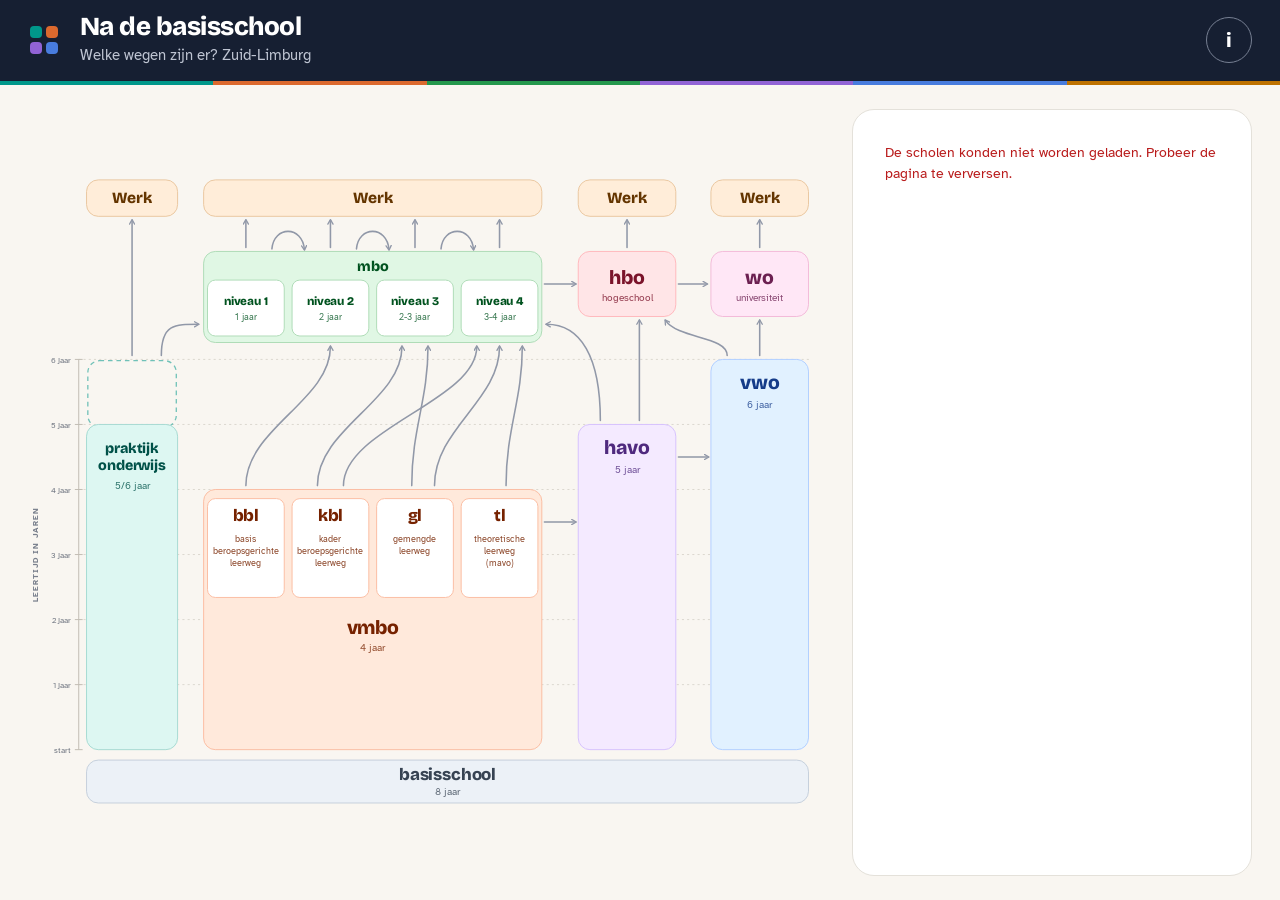
==== commit c8f738cc: "Voeg favicon toe en zet Werk boven pr.o. in de bovenste rij De wegwijzer-icoon is omgezet naar favic" ====
--- a/index.html
+++ b/index.html
@@ -5,6 +5,10 @@
   <meta name="viewport" content="width=device-width, initial-scale=1">
   <title>Na de basisschool</title>
   <meta name="description" content="Een interactief schema over de wegen na de basisschool en de scholen in de regio.">
+  <link rel="icon" href="icons/favicon.ico" sizes="16x16 32x32 48x48">
+  <link rel="icon" type="image/png" sizes="32x32" href="icons/icon-32.png">
+  <link rel="icon" type="image/png" sizes="192x192" href="icons/icon-192.png">
+  <link rel="apple-touch-icon" href="icons/apple-touch-icon.png">
   <link rel="stylesheet" href="css/fonts.css">
   <link rel="stylesheet" href="css/style.css">
 </head>
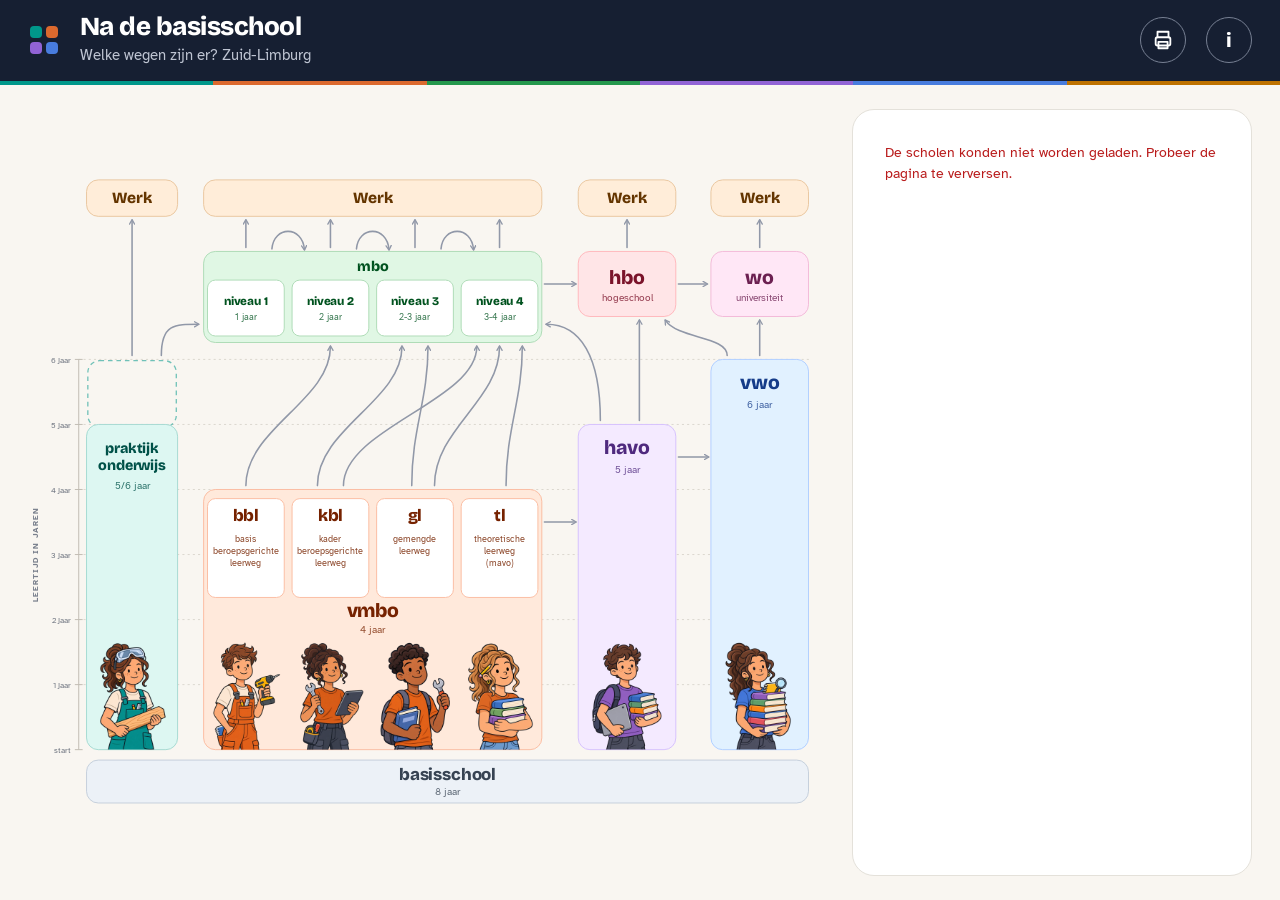
==== commit 82b13b77: "Voeg een printversie toe (liggend A4, ook op te slaan als pdf) Een printerknop in de kop (of Ctrl+P)" ====
--- a/index.html
+++ b/index.html
@@ -13,6 +13,20 @@
   <link rel="stylesheet" href="css/style.css">
 </head>
 <body class="start">
+  <!-- Alleen zichtbaar bij het printen -->
+  <div class="print-kop" aria-hidden="true">
+    <svg class="logo" viewBox="0 0 32 32">
+      <rect x="2" y="2" width="12" height="12" rx="4" fill="oklch(0.6 0.12 185)"/>
+      <rect x="18" y="2" width="12" height="12" rx="4" fill="oklch(0.65 0.16 45)"/>
+      <rect x="2" y="18" width="12" height="12" rx="4" fill="oklch(0.6 0.17 300)"/>
+      <rect x="18" y="18" width="12" height="12" rx="4" fill="oklch(0.6 0.16 262)"/>
+    </svg>
+    <div>
+      <h1>Na de basisschool</h1>
+      <p>Welke wegen zijn er? <span data-regio></span></p>
+    </div>
+  </div>
+
   <header class="kop">
     <div class="merk">
       <svg class="logo" viewBox="0 0 32 32" aria-hidden="true">
@@ -32,6 +46,12 @@
         <span>Beroep</span>
         <select id="beroep-select"></select>
       </label>
+
+      <button type="button" id="print-knop" class="info-knop" aria-label="Printen of opslaan als pdf" title="Printen of opslaan als pdf">
+        <svg viewBox="0 0 24 24" width="22" height="22" fill="none" stroke="currentColor" stroke-width="2" stroke-linecap="round" stroke-linejoin="round" aria-hidden="true" focusable="false">
+          <path d="M6 9V3h12v6"/><rect x="4" y="9" width="16" height="9" rx="2"/><path d="M7 14h10v7H7z"/>
+        </svg>
+      </button>
 
       <div class="info-wrap">
         <button type="button" id="info-knop" class="info-knop" aria-label="Uitleg" aria-expanded="false" aria-controls="info">
@@ -57,7 +77,26 @@
       <svg id="schema" viewBox="0 14 1230 956" role="group" aria-label="Schema met de wegen na de basisschool"></svg>
     </main>
     <aside id="paneel" class="paneel" aria-live="polite" aria-label="Uitleg bij je keuze"></aside>
+
+    <!-- Alleen zichtbaar bij het printen: uitleg, kleuren en de gekozen kaart of het gekozen beroep -->
+    <aside class="print-uitleg" aria-hidden="true">
+      <h2>Hoe lees je het schema?</h2>
+      <ul class="print-lijst">
+        <li>Onderaan begin je: de basisschool.</li>
+        <li>De pijlen laten zien waar je daarna naartoe kunt.</li>
+        <li>De hoogte van een blok laat alleen zien hoeveel jaar het duurt. Het zegt niets over beter of minder goed.</li>
+        <li>Elke weg is even waardevol. Het gaat om wat bij jou past.</li>
+      </ul>
+      <h3>Kleuren</h3>
+      <ul id="print-legenda" class="print-legenda"></ul>
+      <div id="print-gekozen" class="print-gekozen" hidden></div>
+    </aside>
   </div>
+
+  <p class="print-voet" aria-hidden="true">
+    <span>koenkerkvliet.github.io/POVO</span>
+    <span>Afgedrukt op <span id="print-datum"></span></span>
+  </p>
 
   <script type="module" src="js/app.js"></script>
 </body>
--- a/css/style.css
+++ b/css/style.css
@@ -5,7 +5,7 @@
   --tekst-zacht: oklch(0.5 0.02 265);
   --lijn: oklch(0.91 0.01 85);
   --kop: oklch(0.24 0.04 265);
-  --amber: #b45309;
+  --amber: oklch(0.65 0.12 70);
   --straal: 22px;
   --font-tekst: 'Atkinson Hyperlegible', system-ui, -apple-system, 'Segoe UI', sans-serif;
   --font-kop: 'Bricolage Grotesque', 'Atkinson Hyperlegible', system-ui, sans-serif;
@@ -183,6 +183,17 @@
 
 .info { display: flex; flex-direction: column; gap: 18px; }
 .info-kop { display: flex; flex-direction: column; gap: 10px; }
+/* afbeelding bovenin het infopaneel: leerlingen op een zachte vlakte in de kleur van het niveau */
+.info-beeld {
+  display: flex;
+  align-items: flex-end;
+  justify-content: center;
+  height: 170px;
+  overflow: hidden;
+  border-radius: 18px;
+  background: var(--tint);
+}
+.info-beeld img { height: 100%; width: auto; max-width: 100%; object-fit: contain; object-position: bottom; }
 .kleurbalk { display: block; width: 44px; height: 8px; border-radius: 4px; background: var(--solid); }
 .sub { margin: 0 !important; font-size: 16px; color: var(--tekst-zacht); }
 .duur-rij { margin: 0 !important; display: flex; }
@@ -386,6 +397,11 @@
 .school .meer summary { cursor: pointer; font-weight: 600; color: var(--tekst); }
 .school .meer-tekst { margin: 4px 0 0 !important; white-space: pre-line; color: var(--tekst-zacht); }
 
+.werk-hint { margin: 0 0 12px !important; font-size: 15px; color: var(--tekst-zacht); }
+.beroep-chips { margin-bottom: 14px; }
+.beroep-chips .chip[aria-pressed="true"] { border-color: oklch(0.82 0.07 75); background: oklch(0.985 0.015 85); }
+.scholen .sectie-titel { margin-top: 4px; }
+
 .leeg, .demo, .fout { color: var(--tekst-zacht); font-size: .9rem; }
 .demo {
   margin: 0;
@@ -399,57 +415,90 @@
 /* ---------- Beroep en routes ---------- */
 
 .beroep { display: flex; flex-direction: column; gap: 12px; }
-.beroep h2 { color: #92400e; }
+.beroep-kop { display: flex; flex-direction: column; gap: 8px; }
+.beroep h2 { margin: 0; }
 .route-uitleg { margin: 0 !important; font-size: 15px; color: var(--tekst-zacht); }
-.routes { list-style: none; margin: 6px 0 0; padding: 0; display: flex; flex-direction: column; gap: 6px; }
+.routes { list-style: none; margin: 4px 0 0; padding: 0; display: flex; flex-direction: column; gap: 10px; }
+
+/* een route: een zachte kaart met de stappen als pillen */
 .route {
   display: flex;
-  flex-wrap: wrap;
+  flex-direction: column;
+  gap: 10px;
+  padding: 12px 14px;
+  border: 1.5px solid var(--lijn);
+  border-radius: 16px;
+  background: #fff;
+  transition: background .2s, border-color .2s, box-shadow .2s;
+}
+.route[data-gekozen="true"] {
+  border-color: oklch(0.86 0.05 75);
+  background: oklch(0.987 0.012 85);
+  box-shadow: 0 0 0 3px oklch(0.95 0.03 80);
+}
+.route-knop {
+  align-self: flex-start;
+  display: flex;
   align-items: center;
-  gap: 5px 6px;
-  padding: 6px 8px;
-  border: 2px solid transparent;
-  border-radius: 12px;
-}
-.route[data-gekozen="true"] { border-color: #f59e0b; background: #fffbeb; }
-.route-knop {
-  font: inherit;
-  font-size: .8rem;
-  font-weight: 700;
-  padding: 2px 10px;
-  border-radius: 999px;
-  border: 1px solid #94a3b8;
-  background: var(--kaart);
-  cursor: pointer;
-}
-.route-knop[aria-pressed="true"] { background: var(--amber); border-color: var(--amber); color: #fff; }
-.pijltje { color: var(--tekst-zacht); font-weight: 700; }
+  gap: 8px;
+  padding: 0;
+  border: 0;
+  background: none;
+  font-size: 12px;
+  font-weight: 700;
+  letter-spacing: .08em;
+  text-transform: uppercase;
+  color: oklch(0.55 0.02 265);
+  cursor: pointer;
+}
+.route-knop::before {
+  content: "";
+  width: 10px;
+  height: 10px;
+  border-radius: 50%;
+  border: 1.5px solid oklch(0.72 0.02 265);
+}
+.route-knop[aria-pressed="true"] { color: oklch(0.38 0.08 70); }
+.route-knop[aria-pressed="true"]::before { background: var(--amber); border-color: var(--amber); }
+
+.keten { display: flex; flex-wrap: wrap; align-items: center; gap: 8px 6px; }
+.schakel { display: inline-flex; align-items: center; gap: 6px; white-space: nowrap; }
+.pijltje { color: oklch(0.72 0.02 265); font-size: 14px; }
+
 .stap {
-  font: inherit;
-  font-size: .85rem;
-  font-weight: 600;
   display: inline-flex;
   align-items: center;
-  gap: 5px;
-  padding: 3px 11px 3px 4px;
-  border: 0;
+  gap: 7px;
+  padding: 4px 12px 4px 5px;
+  border: 1.5px solid var(--line);
   border-radius: 999px;
-  background: var(--kleur, #475569);
-  color: #fff;
-  cursor: pointer;
-}
+  background: var(--tint);
+  color: var(--ink);
+  font-size: 14px;
+  font-weight: 700;
+  cursor: pointer;
+  transition: border-color .15s, background .15s;
+}
+.stap:hover { border-color: var(--solid); background: #fff; }
 .stap b {
   display: inline-grid;
   place-items: center;
   width: 20px;
   height: 20px;
   border-radius: 50%;
-  background: var(--amber);
-  border: 2px solid #fff;
-  font-size: .72rem;
-}
-.stap:hover { filter: brightness(1.12); }
-.stap.eind { background: #fff; color: #92400e; border: 2px solid var(--amber); padding: 1px 12px; cursor: default; font-weight: 800; }
+  background: var(--solid);
+  color: #fff;
+  font-size: 11px;
+  font-weight: 700;
+}
+.stap.eind {
+  padding: 4px 14px;
+  background: #fff;
+  border-color: var(--lijn);
+  color: var(--tekst);
+  font-weight: 800;
+  cursor: default;
+}
 
 /* ---------- Schema ---------- */
 
@@ -463,6 +512,9 @@
 }
 
 #schema text { pointer-events: none; }
+#schema .afbeelding { pointer-events: none; }
+/* een leerling onder een vmbo-blokje hoort bij dat blokje: klikken kiest die leerweg */
+#schema .cel .afbeelding { pointer-events: auto; }
 
 /* tijdlijn */
 #schema .as, #schema .streep { stroke: oklch(0.8 0.015 85); stroke-width: 1.5; }
@@ -520,13 +572,13 @@
 #schema .pijl-label rect { fill: oklch(0.25 0.04 265); stroke: #fff; stroke-width: 2; }
 #schema .pijl-label text { fill: #fff; font-size: 12px; font-weight: 700; }
 
-/* routes naar een beroep */
-#schema .blok.op-route > .vorm { stroke: #f59e0b; stroke-width: 6; }
-#schema .blok.actief.op-route > .vorm { stroke: var(--deep); stroke-width: 1.5; }
-#schema .blok.gedimd { opacity: .35; }
-#schema.heeft-route .pijl:not(.route):not(.actief) { opacity: .15; }
-#schema .pijl.route { opacity: 1; stroke: var(--amber); stroke-width: 5; marker-end: url(#kop-route); }
-#schema .stapnummer circle { fill: var(--amber); stroke: #fff; stroke-width: 3; }
+/* routes naar een beroep: dezelfde zachte stijl als de rest; de stappen worden vol van kleur */
+#schema .blok.op-route > .vorm { fill: var(--solid); stroke: var(--deep); stroke-width: 1.5; }
+#schema .blok.op-route > text { fill: #fff; }
+#schema .blok.gedimd { opacity: .28; }
+#schema.heeft-route .pijl:not(.route):not(.actief) { opacity: .16; }
+#schema .pijl.route { opacity: 1; stroke: oklch(0.25 0.04 265); stroke-width: 3.2; marker-end: url(#kop-donker); }
+#schema .stapnummer circle { fill: oklch(0.25 0.04 265); stroke: #fff; stroke-width: 2; }
 #schema .stapnummer text { fill: #fff; font-family: var(--font-kop); }
 
 /* ---------- Kleinere schermen: kaart boven, informatie eronder ---------- */
@@ -553,6 +605,64 @@
 }
 .topbalk h1 { margin: 0; font-size: 1.6rem; }
 
+/* ---------- Printen of opslaan als pdf ---------- */
+
+/* Op het scherm zijn de print-onderdelen verborgen. */
+.print-kop, .print-uitleg, .print-voet { display: none; }
+
+@media print {
+  @page { size: A4 landscape; margin: 10mm; }
+
+  * {
+    -webkit-print-color-adjust: exact;
+    print-color-adjust: exact;
+    transition: none !important;
+    animation: none !important;
+  }
+  html, body { background: #fff !important; }
+  body.start { display: block; height: auto; overflow: visible; }
+
+  .kop, .kleurstreep, .paneel, .info-kaart { display: none !important; }
+
+  /* Kop met titel */
+  .print-kop { display: flex; align-items: center; gap: 4mm; height: 12mm; margin-bottom: 2mm; }
+  .print-kop .logo { width: 9mm; height: 9mm; flex: none; }
+  .print-kop h1 { margin: 0; font-size: 19pt; line-height: 1; }
+  .print-kop p { margin: 1mm 0 0; font-size: 9pt; color: #475569; }
+
+  /* Het schema (links) en de uitleg (rechts), samen op één liggend A4 */
+  .canvas { display: grid; grid-template-columns: 200mm minmax(0, 1fr); gap: 7mm; padding: 0; align-items: start; }
+  .kaart { width: 200mm; height: 160mm; overflow: hidden; }
+  #schema { width: 100%; height: 100%; }
+
+  .print-uitleg { display: block; font-size: 8.5pt; line-height: 1.4; color: #1e293b; }
+  .print-uitleg h2 { margin: 0 0 2mm; font-size: 11.5pt; line-height: 1.15; }
+  .print-uitleg h3 { margin: 4mm 0 1.5mm; font-size: 9.5pt; line-height: 1.2; }
+  .print-lijst { margin: 0; padding-left: 4mm; }
+  .print-lijst li { margin-bottom: 1.5mm; }
+  .print-legenda { list-style: none; margin: 0; padding: 0; display: grid; grid-template-columns: 1fr 1fr; gap: 1mm 3mm; }
+  .print-legenda li { display: flex; align-items: center; gap: 1.5mm; }
+  .print-stip { width: 3mm; height: 3mm; border-radius: 0.8mm; flex: none; }
+
+  .print-gekozen { margin-top: 5mm; padding-top: 3mm; border-top: 0.3mm solid #cbd5e1; }
+  .print-gekozen p { margin: 0 0 1.5mm; }
+  .print-gekozen .print-duur { color: #475569; }
+  .print-routes { margin: 1mm 0 0; padding-left: 4.5mm; }
+  .print-routes li { margin-bottom: 1.2mm; }
+
+  .print-voet {
+    display: flex;
+    justify-content: space-between;
+    position: fixed;
+    left: 0;
+    right: 0;
+    bottom: 0;
+    margin: 0;
+    font-size: 7.5pt;
+    color: #64748b;
+  }
+}
+
 @media (prefers-reduced-motion: reduce) {
   * { transition: none !important; }
 }
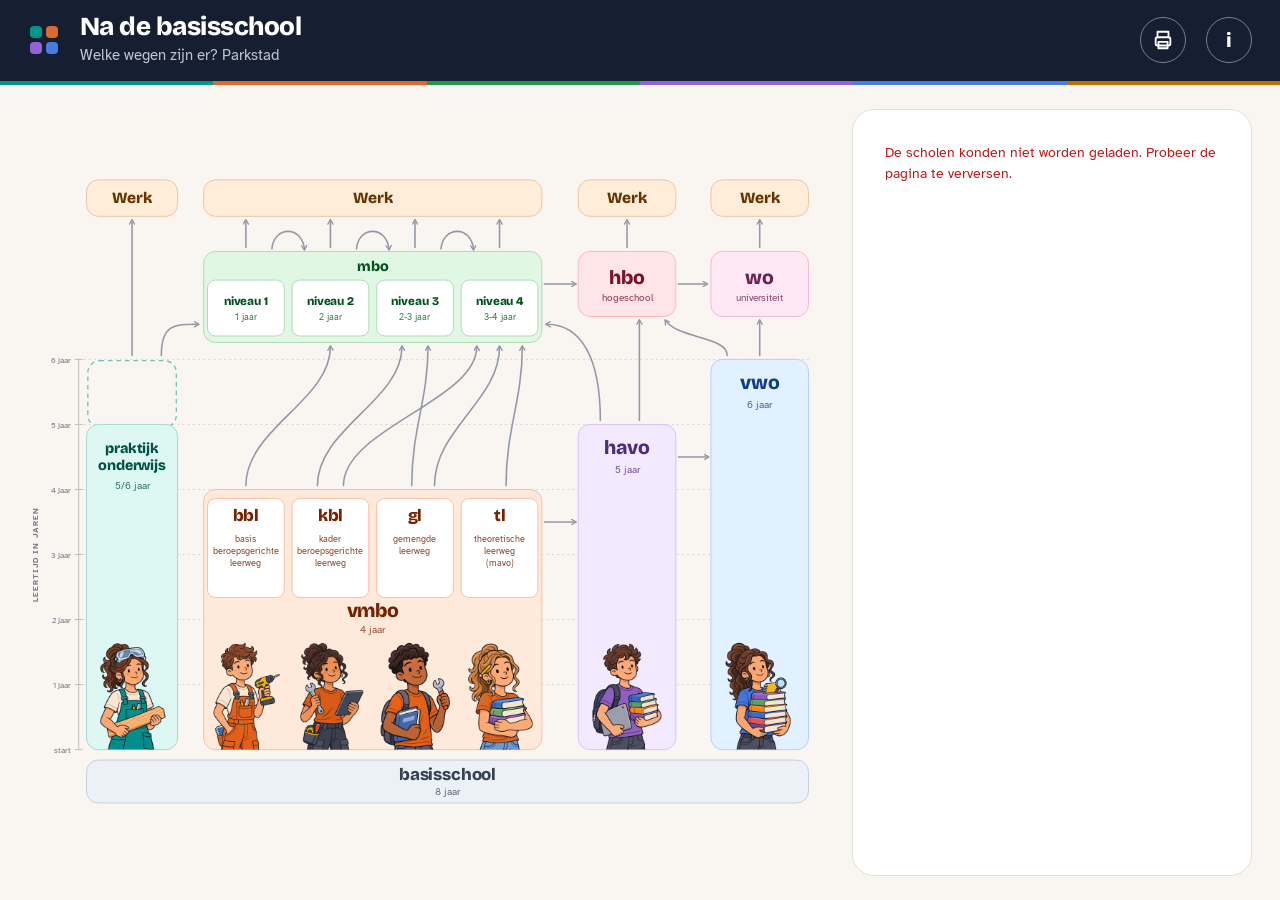
==== commit 7ab3d3b8: "Voeg een losse versie toe: de hele site in één html-bestand scripts/maak-losse-pagina.mjs bundelt co" ====
--- a/index.html
+++ b/index.html
@@ -65,7 +65,7 @@
             Elk blok is een eigen weg, en alle wegen zijn even waardevol. Het gaat niet om hoger of lager, maar om wat bij jou past.
             De hoogte van een blok laat alleen zien hoeveel jaar het duurt.
           </p>
-          <p class="info-voet"><a href="beheer.html">Beheer</a></p>
+          <p class="info-voet"><a href="losse-versie/na-de-basisschool.html" download>Losse versie (html)</a> &middot; <a href="beheer.html">Beheer</a></p>
         </div>
       </div>
     </div>
@@ -84,7 +84,7 @@
       <ul class="print-lijst">
         <li>Onderaan begin je: de basisschool.</li>
         <li>De pijlen laten zien waar je daarna naartoe kunt.</li>
-        <li>De hoogte van een blok laat alleen zien hoeveel jaar het duurt. Het zegt niets over beter of minder goed.</li>
+        <li>De hoogte van een blok laat zien hoe lang het duurt.</li>
         <li>Elke weg is even waardevol. Het gaat om wat bij jou past.</li>
       </ul>
       <h3>Kleuren</h3>
